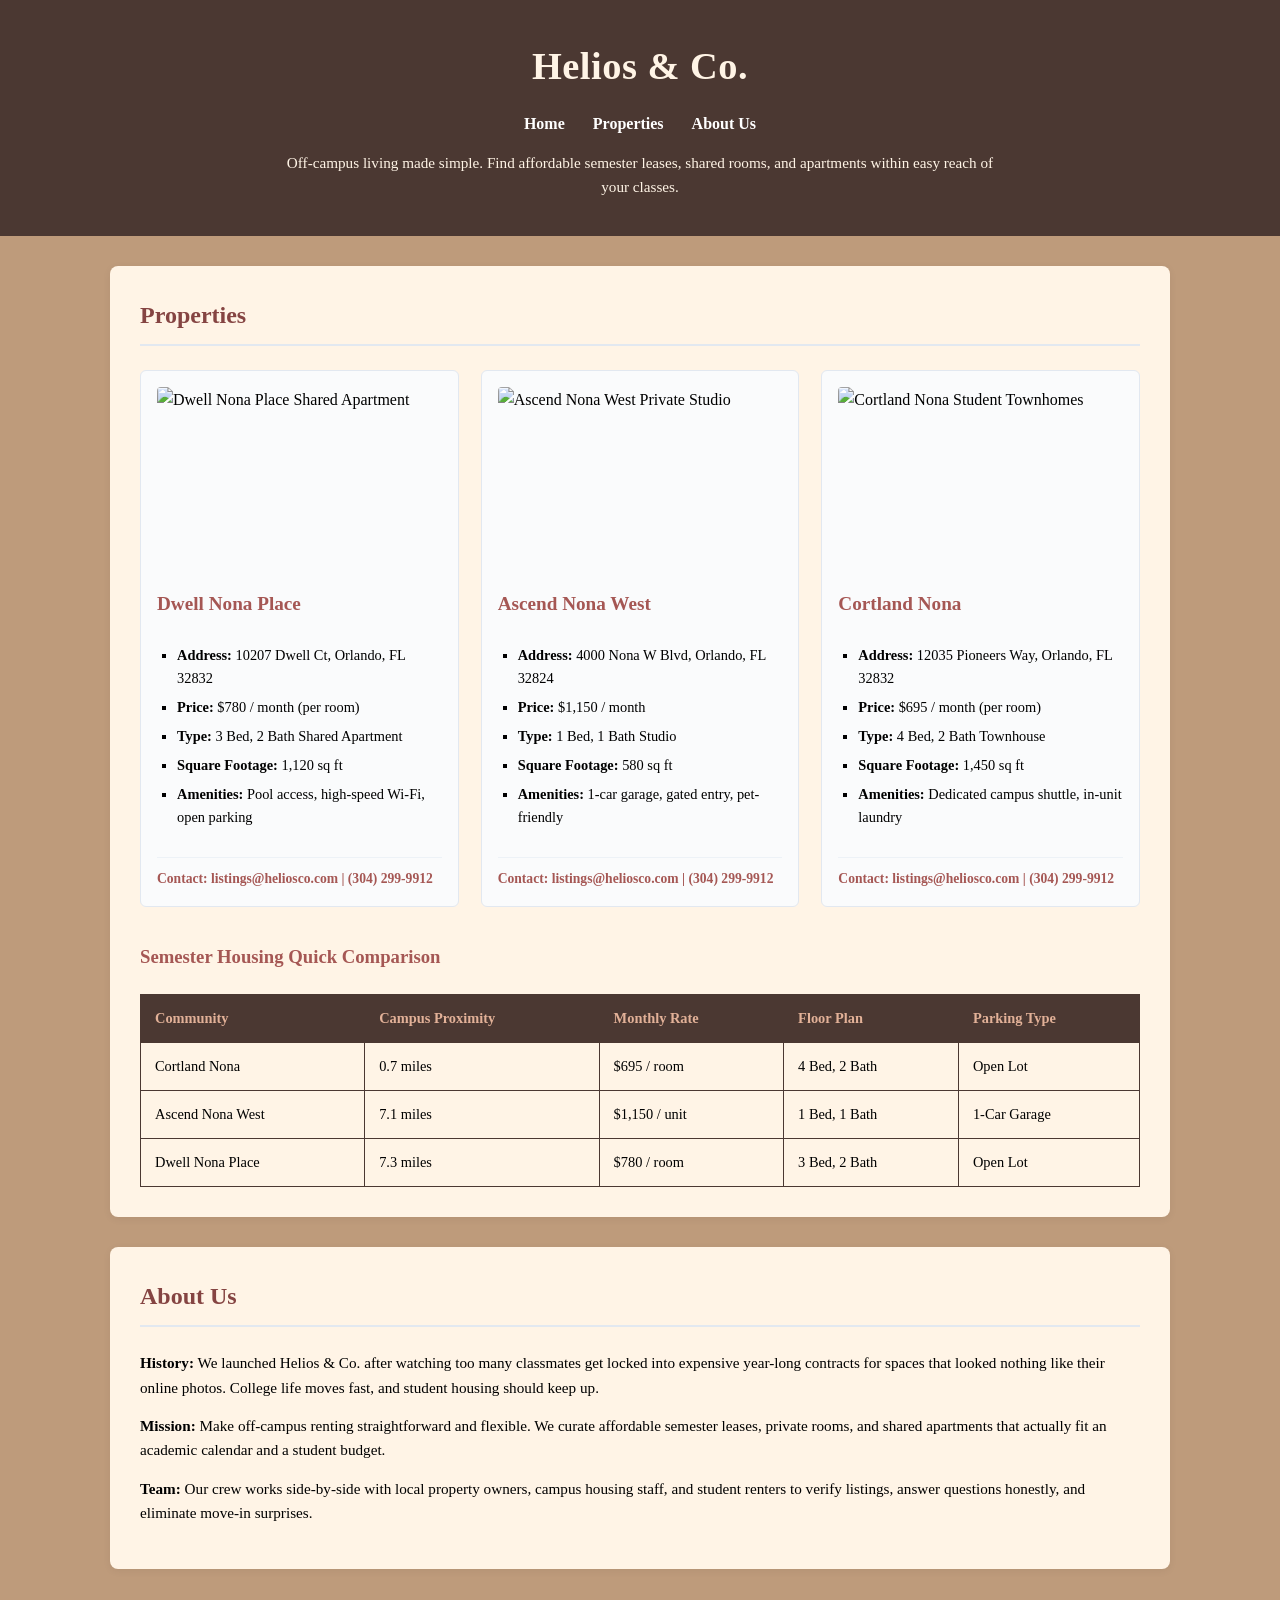
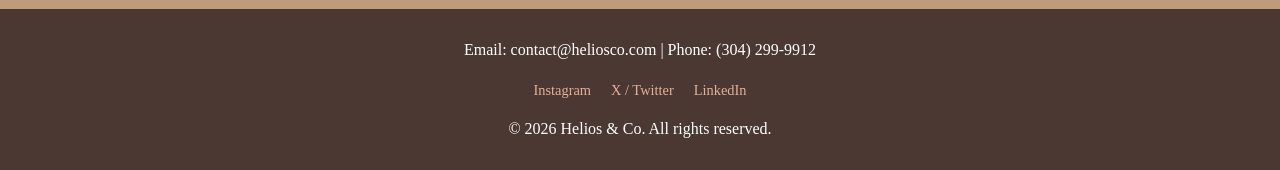
==== index.html @ eafe2559 "Add files via upload" ====
<!DOCTYPE html>
<html lang="en">
<head>
    <meta charset="UTF-8">
    <meta name="viewport" content="width=device-width, initial-scale=1.0">
    <title>Real Estate Listings.</title>
    <link rel="stylesheet" href="styles.css">
</head>
<body>

    <header id="home">
        <h1>Helios & Co.</h1>
        <nav>
            <ul>
                <li><a href="#home">Home</a></li>
                <li><a href="#properties">Properties</a></li>
                <li><a href="#about">About Us</a></li>
            </ul>
        </nav>
        <p>Off-campus living made simple. Find affordable semester leases, shared rooms, and apartments within easy reach of your classes.</p>
    </header>

    <main>

        <section id="properties">
            <h2>Properties</h2>

            <div class="property-grid">
                
                <div class="property-card">
                    <img src="images/property1.jpg" alt="Dwell Nona Place Shared Apartment">
                    <h3><a href="https://www.google.com/maps/place/Dwell+Nona+Place/@28.3820083,-81.2452889,16z/data=!3m1!4b1!4m6!3m5!1s0x88dd8a0517056aaf:0xc49bb17f33ba87d9!8m2!3d28.3820083!4d-81.242714!16s%2Fg%2F11bv1c0_41?entry=ttu&g_ep=EgoyMDI2MDkwMi4wIKXMDSoASAFQAw%3D%3D" target="_blank" rel="noopener">Dwell Nona Place</a></h3>
                    <ul>
                        <li><strong>Address:</strong> 10207 Dwell Ct, Orlando, FL 32832</li>
                        <li><strong>Price:</strong> $780 / month (per room)</li>
                        <li><strong>Type:</strong> 3 Bed, 2 Bath Shared Apartment</li>
                        <li><strong>Square Footage:</strong> 1,120 sq ft</li>
                        <li><strong>Amenities:</strong> Pool access, high-speed Wi-Fi, open parking</li>
                    </ul>
                    <p class="contact-info">
                        Contact:
                        <a href="mailto:listings@heliosco.com">listings@heliosco.com</a>
                        |
                        <a href="tel:+13042999912">(304) 299-9912</a>
                    </p>
                </div>

                <div class="property-card">
                    <img src="images/property2.jpg" alt="Ascend Nona West Private Studio">
                    <h3><a href="https://www.google.com/maps/place/Ascend+Nona+West/@28.3562491,-81.3156015,17z/data=!4m15!1m8!3m7!1s0x88dd885c1087c91d:0x4378bcbbf9801c2d!2s4000+Nona+W+Blvd,+Orlando,+FL+32824!3b1!8m2!3d28.356639!4d-81.3138097!16s%2Fg%2F11txzjmvqf!3m5!1s0x88dd89bb8e4f14a3:0x4914ca7b4c7da892!8m2!3d28.3559191!4d-81.3134101!16s%2Fg%2F11lzkzff06?entry=ttu&g_ep=EgoyMDI2MDkwMi4wIKXMDSoASAFQAw%3D%3D" target="_blank" rel="noopener">Ascend Nona West</a></h3>
                    <ul>
                        <li><strong>Address:</strong> 4000 Nona W Blvd, Orlando, FL 32824</li>
                        <li><strong>Price:</strong> $1,150 / month</li>
                        <li><strong>Type:</strong> 1 Bed, 1 Bath Studio</li>
                        <li><strong>Square Footage:</strong> 580 sq ft</li>
                        <li><strong>Amenities:</strong> 1-car garage, gated entry, pet-friendly</li>
                    </ul>
                    <p class="contact-info">
                        Contact:
                        <a href="mailto:listings@heliosco.com">listings@heliosco.com</a>
                        |
                        <a href="tel:+13042999912">(304) 299-9912</a>
                    </p>
                </div>

                <div class="property-card">
                    <img src="images/property3.jpg" alt="Cortland Nona Student Townhomes">
                    <h3><a href="https://www.google.com/maps/place/Cortland+Nona/@28.3919643,-81.2466007,17z/data=!3m1!4b1!4m6!3m5!1s0x88dd8ba16c80badd:0xd221631e998231c1!8m2!3d28.3919643!4d-81.2440258!16s%2Fg%2F11hkwklxm5?entry=ttu&g_ep=EgoyMDI2MDkwMi4wIKXMDSoASAFQAw%3D%3D" target="_blank" rel="noopener">Cortland Nona</a></h3>
                    <ul>
                        <li><strong>Address:</strong> 12035 Pioneers Way, Orlando, FL 32832</li>
                        <li><strong>Price:</strong> $695 / month (per room)</li>
                        <li><strong>Type:</strong> 4 Bed, 2 Bath Townhouse</li>
                        <li><strong>Square Footage:</strong> 1,450 sq ft</li>
                        <li><strong>Amenities:</strong> Dedicated campus shuttle, in-unit laundry</li>
                    </ul>
                    <p class="contact-info">
                        Contact:
                        <a href="mailto:listings@heliosco.com">listings@heliosco.com</a>
                        |
                        <a href="tel:+13042999912">(304) 299-9912</a>
                    </p>
                </div>

            </div>

            <h3>Semester Housing Quick Comparison</h3>
            <div class="table-container">
                <table class="comparison-table">
                    <thead>
                        <tr>
                            <th>Community</th>
                            <th>Campus Proximity</th>
                            <th>Monthly Rate</th>
                            <th>Floor Plan</th>
                            <th>Parking Type</th>
                        </tr>
                    </thead>
                    <tbody>
                        <tr>
                            <td>Cortland Nona</td>
                            <td>0.7 miles</td>
                            <td>$695 / room</td>
                            <td>4 Bed, 2 Bath</td>
                            <td>Open Lot</td>
                        </tr>
                        <tr>
                            <td>Ascend Nona West</td>
                            <td>7.1 miles</td>
                            <td>$1,150 / unit</td>
                            <td>1 Bed, 1 Bath</td>
                            <td>1-Car Garage</td>
                        </tr>
                        <tr>
                            <td>Dwell Nona Place</td>
                            <td>7.3 miles</td>
                            <td>$780 / room</td>
                            <td>3 Bed, 2 Bath</td>
                            <td>Open Lot</td>
                        </tr>
                    </tbody>
                </table>
            </div>
        </section>

        <section id="about">
            <h2>About Us</h2>
            <p><strong>History:</strong> We launched Helios & Co. after watching too many classmates get locked into expensive year-long contracts for spaces that looked nothing like their online photos. College life moves fast, and student housing should keep up.</p>
            <p><strong>Mission:</strong> Make off-campus renting straightforward and flexible. We curate affordable semester leases, private rooms, and shared apartments that actually fit an academic calendar and a student budget.</p>
            <p><strong>Team:</strong> Our crew works side-by-side with local property owners, campus housing staff, and student renters to verify listings, answer questions honestly, and eliminate move-in surprises.</p>
        </section>
    </main>

    
    <footer>
        <p>Email:
            <a href="mailto:contact@heliosco.com">contact@heliosco.com</a>
            |
            Phone:
            <a href="tel:+13042999912">(304) 299-9912</a>
        </p>
        <ul class="social-links">
            <li><a href="https://instagram.com" target="_blank" rel="noopener">Instagram</a></li>
            <li><a href="https://x.com" target="_blank" rel="noopener">X / Twitter</a></li>
            <li><a href="https://linkedin.com" target="_blank" rel="noopener">LinkedIn</a></li>
        </ul>
        <p>&copy; 2026 Helios & Co. All rights reserved.</p>
    </footer>

</body>
</html>
---- styles.css ----
* {
    box-sizing: border-box;
    margin: 0;
    padding: 0;
}

body {
    font-family: Georgia, serif;
    line-height: 1.6;
    background-color: #be9b7b;
    color: #000000;
}


header {
    background-color: #4b3832;
    color: #fff4e6;
    text-align: center;
    padding: 36px 20px;
}

header h1 {
    font-size: 2.4rem;
    letter-spacing: 0.5px;
    margin-bottom: 8px;
}

header p {
    max-width: 720px;
    margin: 14px auto 0;
    font-size: 0.95rem;
    color: #fff4e6;
}

nav ul {
    list-style: none;
    display: flex;
    justify-content: center;
    gap: 28px;
    margin-top: 14px;
}

nav a {
    color: #ffffff;
    text-decoration: none;
    font-weight: 600;
    transition: color 0.2s;
}

nav a:hover {
    color: #b82a25;
    text-decoration: underline;
}


main {
    max-width: 1100px;
    margin: 30px auto;
    padding: 0 20px;
}

section {
    background: #fff4e6;
    padding: 30px;
    margin-bottom: 30px;
    border-radius: 8px;
    box-shadow: 0 2px 8px rgba(0, 0, 0, 0.06);
}

h2 {
    color: #854442;
    border-bottom: 2px solid #e2e8f0;
    padding-bottom: 10px;
    margin-bottom: 24px;
}

h3 {
    color: #a55754;
    margin: 20px 0 12px;
}


.property-grid {
    display: grid;
    grid-template-columns: repeat(3, 1fr);
    gap: 22px;
    margin-bottom: 35px;
}

.property-card {
    background: #fafbfc;
    border: 1px solid #e2e8f0;
    border-radius: 6px;
    padding: 16px;
    display: flex;
    flex-direction: column;
    justify-content: space-between;
}

.property-card img {
    width: 100%;
    height: 190px;
    object-fit: cover;
    border-radius: 4px;
}

.property-card h3 {
    margin-top: 12px;
    font-size: 1.2rem;
}

.property-card h3 a {
    color: inherit;
    text-decoration: none;
}

.property-card h3 a:hover {
    text-decoration: underline;
}

.property-card ul {
    list-style-type: square;
    padding-left: 20px;
    margin: 12px 0;
    flex-grow: 1;
}

.property-card li {
    font-size: 0.9rem;
    margin-bottom: 6px;
}

.contact-info {
    font-size: 0.85rem;
    color: #a55754;
    font-weight: 600;
    border-top: 1px solid #edf2f7;
    padding-top: 10px;
    margin-top: 10px;
}

.contact-info a,
footer > p a {
    color: inherit;
    text-decoration: none;
}

.contact-info a:hover,
footer > p a:hover {
    text-decoration: underline;
}


.table-container {
    overflow-x: auto;
}

.comparison-table {
    width: 100%;
    border-collapse: collapse;
    margin-top: 10px;
}

.comparison-table th,
.comparison-table td {
    border: 1px solid #4b3832;
    padding: 12px 14px;
    text-align: left;
    font-size: 0.9rem;
}

.comparison-table th {
    background-color: #4b3832;
    color: #e2b198;
    font-weight: 600;
}

.comparison-table tr:nth-child(even) {
    background-color: #fff4e6;
}


#about p {
    margin-bottom: 14px;
    font-size: 0.95rem;
    color: #000000;
}


footer {
    background-color: #4b3832;
    color: #ffffff;
    text-align: center;
    padding: 28px 15px;
    margin-top: 40px;
}

.social-links {
    list-style: none;
    display: flex;
    justify-content: center;
    gap: 20px;
    margin: 14px 0;
}

.social-links a {
    color: #e2b198;
    text-decoration: none;
    font-size: 0.9rem;
}

.social-links a:hover {
    text-decoration: underline;
}


@media (max-width: 900px) {
    .property-grid {
        grid-template-columns: 1fr;
    }
}
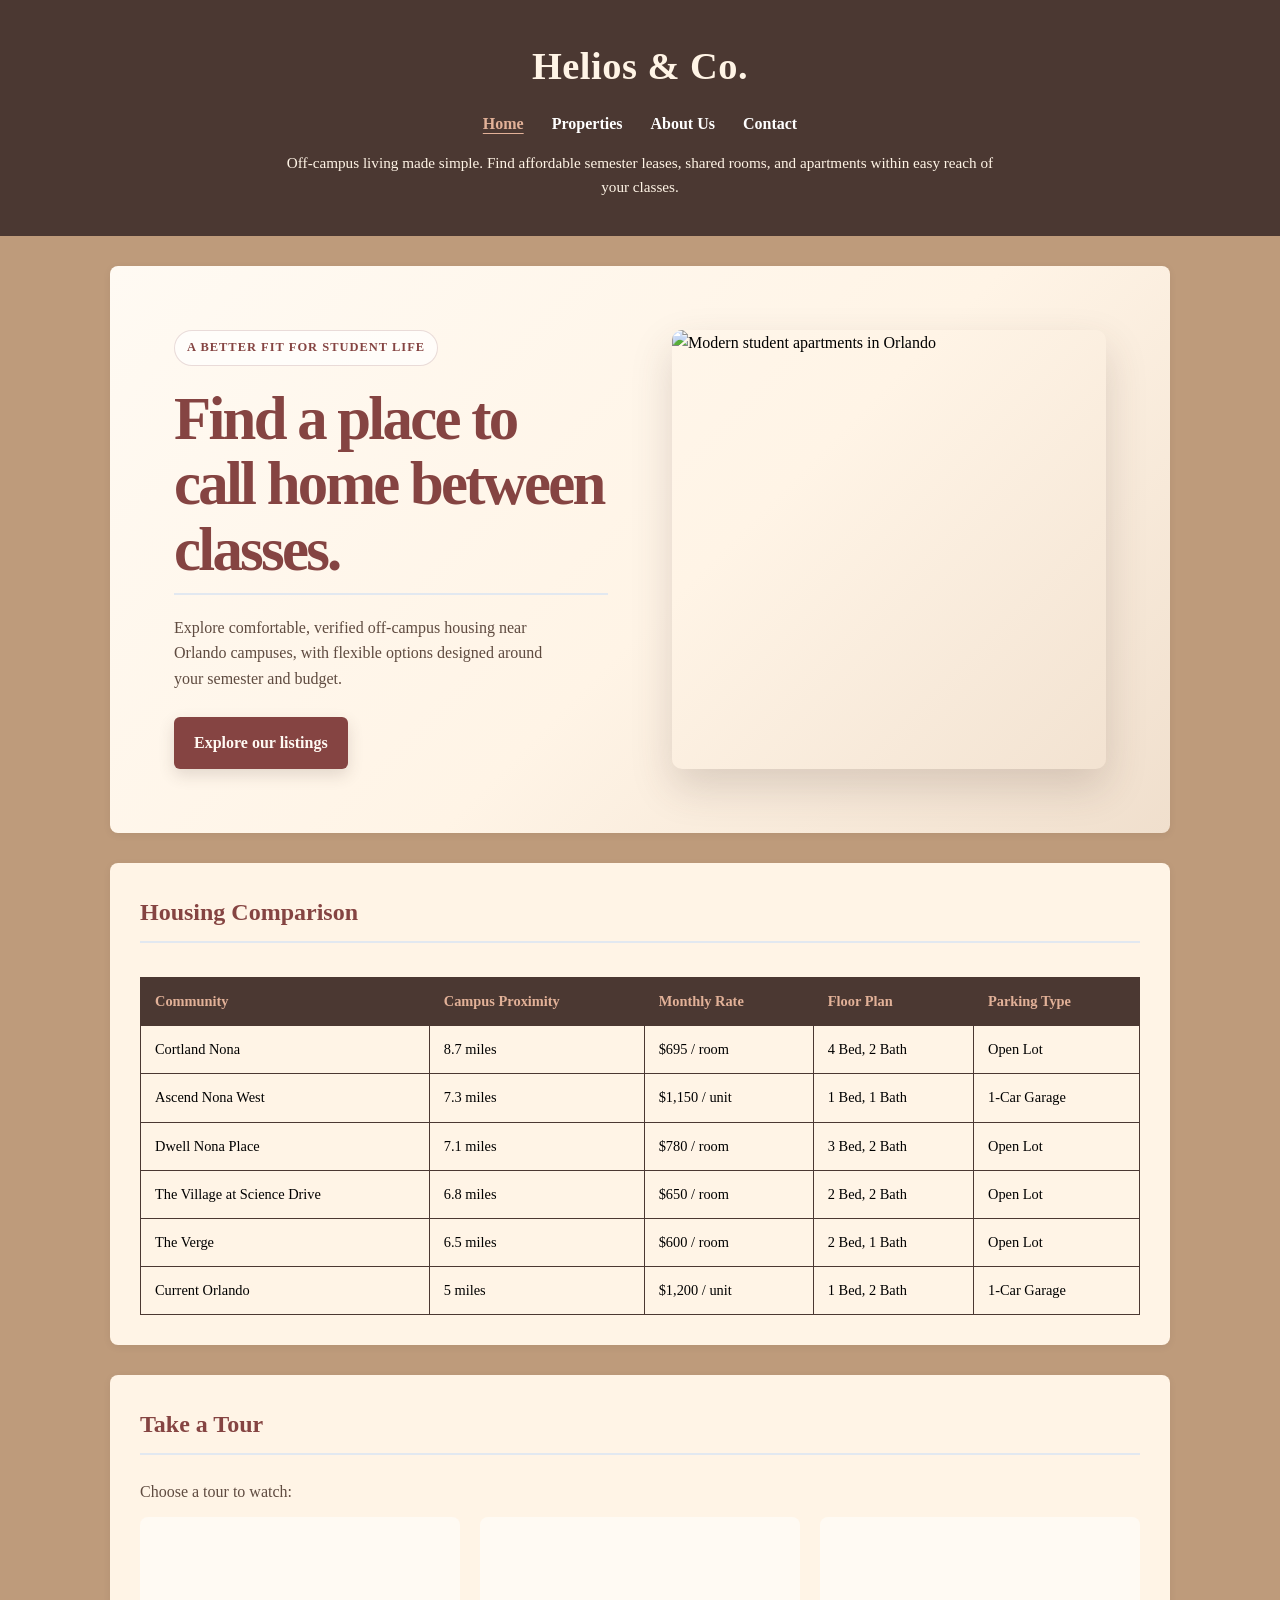
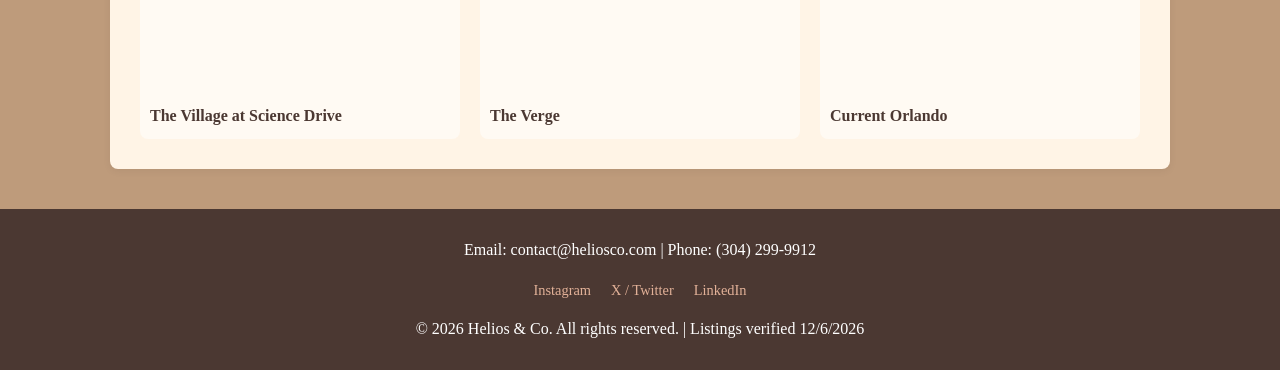
==== commit 3a271aef: "Add files via upload" ====
--- a/index.html
+++ b/index.html
@@ -3,87 +3,38 @@
 <head>
     <meta charset="UTF-8">
     <meta name="viewport" content="width=device-width, initial-scale=1.0">
-    <title>Real Estate Listings.</title>
+    <title>Helios & Co.</title>
     <link rel="stylesheet" href="styles.css">
+    <script src="script.js" defer></script>
 </head>
 <body>
 
-    <header id="home">
-        <h1>Helios & Co.</h1>
+    <header>
+        <h1 class="site-title">Helios & Co.</h1>
         <nav>
             <ul>
-                <li><a href="#home">Home</a></li>
-                <li><a href="#properties">Properties</a></li>
-                <li><a href="#about">About Us</a></li>
+                <li><a href="index.html" aria-current="page">Home</a></li>
+                <li><a href="properties.html">Properties</a></li>
+                <li><a href="about.html">About Us</a></li>
+                <li><a href="contact.html">Contact</a></li>
             </ul>
         </nav>
         <p>Off-campus living made simple. Find affordable semester leases, shared rooms, and apartments within easy reach of your classes.</p>
     </header>
 
     <main>
+        <section class="hero">
+            <div>
+                <span class="eyebrow">A better fit for student life</span>
+                <h2>Find a place to call home between classes.</h2>
+                <p>Explore comfortable, verified off-campus housing near Orlando campuses, with flexible options designed around your semester and budget.</p>
+                <p><a class="button" href="properties.html">Explore our listings</a></p>
+            </div>
+            <img src="https://images.unsplash.com/photo-1786544976629-f8e9ca34246b?q=80&w=1931&auto=format&fit=crop&ixlib=rb-4.1.0&ixid=NHwxMjA3fDA%3D" alt="Modern student apartments in Orlando" width="1200" height="800" fetchpriority="high">
+        </section>
 
-        <section id="properties">
-            <h2>Properties</h2>
-
-            <div class="property-grid">
-                
-                <div class="property-card">
-                    <img src="images/property1.jpg" alt="Dwell Nona Place Shared Apartment">
-                    <h3><a href="https://www.google.com/maps/place/Dwell+Nona+Place/@28.3820083,-81.2452889,16z/data=!3m1!4b1!4m6!3m5!1s0x88dd8a0517056aaf:0xc49bb17f33ba87d9!8m2!3d28.3820083!4d-81.242714!16s%2Fg%2F11bv1c0_41?entry=ttu&g_ep=EgoyMDI2MDkwMi4wIKXMDSoASAFQAw%3D%3D" target="_blank" rel="noopener">Dwell Nona Place</a></h3>
-                    <ul>
-                        <li><strong>Address:</strong> 10207 Dwell Ct, Orlando, FL 32832</li>
-                        <li><strong>Price:</strong> $780 / month (per room)</li>
-                        <li><strong>Type:</strong> 3 Bed, 2 Bath Shared Apartment</li>
-                        <li><strong>Square Footage:</strong> 1,120 sq ft</li>
-                        <li><strong>Amenities:</strong> Pool access, high-speed Wi-Fi, open parking</li>
-                    </ul>
-                    <p class="contact-info">
-                        Contact:
-                        <a href="mailto:listings@heliosco.com">listings@heliosco.com</a>
-                        |
-                        <a href="tel:+13042999912">(304) 299-9912</a>
-                    </p>
-                </div>
-
-                <div class="property-card">
-                    <img src="images/property2.jpg" alt="Ascend Nona West Private Studio">
-                    <h3><a href="https://www.google.com/maps/place/Ascend+Nona+West/@28.3562491,-81.3156015,17z/data=!4m15!1m8!3m7!1s0x88dd885c1087c91d:0x4378bcbbf9801c2d!2s4000+Nona+W+Blvd,+Orlando,+FL+32824!3b1!8m2!3d28.356639!4d-81.3138097!16s%2Fg%2F11txzjmvqf!3m5!1s0x88dd89bb8e4f14a3:0x4914ca7b4c7da892!8m2!3d28.3559191!4d-81.3134101!16s%2Fg%2F11lzkzff06?entry=ttu&g_ep=EgoyMDI2MDkwMi4wIKXMDSoASAFQAw%3D%3D" target="_blank" rel="noopener">Ascend Nona West</a></h3>
-                    <ul>
-                        <li><strong>Address:</strong> 4000 Nona W Blvd, Orlando, FL 32824</li>
-                        <li><strong>Price:</strong> $1,150 / month</li>
-                        <li><strong>Type:</strong> 1 Bed, 1 Bath Studio</li>
-                        <li><strong>Square Footage:</strong> 580 sq ft</li>
-                        <li><strong>Amenities:</strong> 1-car garage, gated entry, pet-friendly</li>
-                    </ul>
-                    <p class="contact-info">
-                        Contact:
-                        <a href="mailto:listings@heliosco.com">listings@heliosco.com</a>
-                        |
-                        <a href="tel:+13042999912">(304) 299-9912</a>
-                    </p>
-                </div>
-
-                <div class="property-card">
-                    <img src="images/property3.jpg" alt="Cortland Nona Student Townhomes">
-                    <h3><a href="https://www.google.com/maps/place/Cortland+Nona/@28.3919643,-81.2466007,17z/data=!3m1!4b1!4m6!3m5!1s0x88dd8ba16c80badd:0xd221631e998231c1!8m2!3d28.3919643!4d-81.2440258!16s%2Fg%2F11hkwklxm5?entry=ttu&g_ep=EgoyMDI2MDkwMi4wIKXMDSoASAFQAw%3D%3D" target="_blank" rel="noopener">Cortland Nona</a></h3>
-                    <ul>
-                        <li><strong>Address:</strong> 12035 Pioneers Way, Orlando, FL 32832</li>
-                        <li><strong>Price:</strong> $695 / month (per room)</li>
-                        <li><strong>Type:</strong> 4 Bed, 2 Bath Townhouse</li>
-                        <li><strong>Square Footage:</strong> 1,450 sq ft</li>
-                        <li><strong>Amenities:</strong> Dedicated campus shuttle, in-unit laundry</li>
-                    </ul>
-                    <p class="contact-info">
-                        Contact:
-                        <a href="mailto:listings@heliosco.com">listings@heliosco.com</a>
-                        |
-                        <a href="tel:+13042999912">(304) 299-9912</a>
-                    </p>
-                </div>
-
-            </div>
-
-            <h3>Semester Housing Quick Comparison</h3>
+        <section>
+            <h2>Housing Comparison</h2>
             <div class="table-container">
                 <table class="comparison-table">
                     <thead>
@@ -98,35 +49,68 @@
                     <tbody>
                         <tr>
                             <td>Cortland Nona</td>
-                            <td>0.7 miles</td>
+                            <td>8.7 miles</td>
                             <td>$695 / room</td>
                             <td>4 Bed, 2 Bath</td>
                             <td>Open Lot</td>
                         </tr>
                         <tr>
                             <td>Ascend Nona West</td>
-                            <td>7.1 miles</td>
+                            <td>7.3 miles</td>
                             <td>$1,150 / unit</td>
                             <td>1 Bed, 1 Bath</td>
                             <td>1-Car Garage</td>
                         </tr>
                         <tr>
                             <td>Dwell Nona Place</td>
-                            <td>7.3 miles</td>
+                            <td>7.1 miles</td>
                             <td>$780 / room</td>
                             <td>3 Bed, 2 Bath</td>
                             <td>Open Lot</td>
+                        </tr>
+                        <tr>
+                            <td>The Village at Science Drive</td>
+                            <td>6.8 miles</td>
+                            <td>$650 / room</td>
+                            <td>2 Bed, 2 Bath</td>
+                            <td>Open Lot</td>
+                        </tr>
+                        <tr>
+                            <td>The Verge</td>
+                            <td>6.5 miles</td>
+                            <td>$600 / room</td>
+                            <td>2 Bed, 1 Bath</td>
+                            <td>Open Lot</td>
+                        </tr>
+                        <tr>
+                            <td>Current Orlando</td>
+                            <td>5 miles</td>
+                            <td>$1,200 / unit</td>
+                            <td>1 Bed, 2 Bath</td>
+                            <td>1-Car Garage</td>
                         </tr>
                     </tbody>
                 </table>
             </div>
         </section>
 
-        <section id="about">
-            <h2>About Us</h2>
-            <p><strong>History:</strong> We launched Helios & Co. after watching too many classmates get locked into expensive year-long contracts for spaces that looked nothing like their online photos. College life moves fast, and student housing should keep up.</p>
-            <p><strong>Mission:</strong> Make off-campus renting straightforward and flexible. We curate affordable semester leases, private rooms, and shared apartments that actually fit an academic calendar and a student budget.</p>
-            <p><strong>Team:</strong> Our crew works side-by-side with local property owners, campus housing staff, and student renters to verify listings, answer questions honestly, and eliminate move-in surprises.</p>
+        <section>
+            <h2>Take a Tour</h2>
+            <p class="video-instructions">Choose a tour to watch:</p>
+            <div class="video-choices" role="group" aria-label="Watch a property tour">
+                <div class="video-choice">
+                    <iframe src="https://www.youtube.com/embed/Ig7_eaAk7Mg" title="The Village at Science Drive Tour" loading="lazy" allow="accelerometer; autoplay; clipboard-write; encrypted-media; gyroscope; picture-in-picture" referrerpolicy="strict-origin-when-cross-origin" allowfullscreen></iframe>
+                    <span>The Village at Science Drive</span>
+                </div>
+                <div class="video-choice">
+                    <iframe src="https://www.youtube.com/embed/t4c7y7tj-lE" title="The Verge Tour" loading="lazy" allow="accelerometer; autoplay; clipboard-write; encrypted-media; gyroscope; picture-in-picture" referrerpolicy="strict-origin-when-cross-origin" allowfullscreen></iframe>
+                    <span>The Verge</span>
+                </div>
+                <div class="video-choice">
+                    <iframe src="https://www.youtube.com/embed/7aCkSg5b3sk" title="Current Orlando Tour" loading="lazy" allow="accelerometer; autoplay; clipboard-write; encrypted-media; gyroscope; picture-in-picture" referrerpolicy="strict-origin-when-cross-origin" allowfullscreen></iframe>
+                    <span>Current Orlando</span>
+                </div>
+            </div>
         </section>
     </main>
 
--- a/styles.css
+++ b/styles.css
@@ -2,6 +2,29 @@
     box-sizing: border-box;
     margin: 0;
     padding: 0;
+}
+
+html {
+    scrollbar-color: #4b3832 #f0dfcd;
+    scrollbar-width: thin;
+}
+
+::-webkit-scrollbar {
+    width: 12px;
+}
+
+::-webkit-scrollbar-track {
+    background: #f0dfcd;
+}
+
+::-webkit-scrollbar-thumb {
+    border: 3px solid #f0dfcd;
+    border-radius: 999px;
+    background: #4b3832;
+}
+
+::-webkit-scrollbar-thumb:hover {
+    background: #854442;
 }
 
 body {
@@ -19,7 +42,8 @@
     padding: 36px 20px;
 }
 
-header h1 {
+.site-title,
+header > h1 {
     font-size: 2.4rem;
     letter-spacing: 0.5px;
     margin-bottom: 8px;
@@ -35,6 +59,7 @@
 nav ul {
     list-style: none;
     display: flex;
+    flex-wrap: wrap;
     justify-content: center;
     gap: 28px;
     margin-top: 14px;
@@ -42,14 +67,17 @@
 
 nav a {
     color: #ffffff;
+    white-space: nowrap;
     text-decoration: none;
     font-weight: 600;
     transition: color 0.2s;
 }
 
-nav a:hover {
-    color: #b82a25;
+nav a:hover,
+nav a[aria-current="page"] {
+    color: #e2b198;
     text-decoration: underline;
+    text-underline-offset: 4px;
 }
 
 
@@ -67,6 +95,82 @@
     box-shadow: 0 2px 8px rgba(0, 0, 0, 0.06);
 }
 
+.hero {
+    display: grid;
+    grid-template-columns: minmax(0, 1fr) minmax(0, 1fr);
+    align-items: center;
+    gap: clamp(28px, 5vw, 64px);
+    min-height: clamp(420px, 42vw, 560px);
+    padding: clamp(28px, 5vw, 64px);
+    overflow: hidden;
+    background: linear-gradient(135deg, #fffaf3 0%, #fff4e6 55%, #f0dfcd 100%);
+}
+
+.hero > div {
+    min-width: 0;
+    align-self: center;
+}
+
+.eyebrow {
+    display: inline-block;
+    padding: 7px 12px;
+    border: 1px solid rgba(133, 68, 66, 0.18);
+    border-radius: 999px;
+    background-color: rgba(255, 255, 255, 0.65);
+    color: #854442;
+    font-size: 0.78rem;
+    font-weight: 700;
+    letter-spacing: 0.08em;
+    text-transform: uppercase;
+}
+
+.hero h2 {
+    color: #854442;
+    font-size: clamp(2.25rem, 5vw, 3.8rem);
+    line-height: 1.08;
+    letter-spacing: -0.045em;
+    margin: 20px 0;
+}
+
+.hero p {
+    max-width: 48ch;
+    color: #5f4b40;
+}
+
+.hero p + p {
+    margin-top: 26px;
+}
+
+.hero .button {
+    display: inline-block;
+    padding: 13px 20px;
+    border-radius: 6px;
+    background-color: #854442;
+    color: #fffaf3;
+    font-weight: 700;
+    text-decoration: none;
+    box-shadow: 0 6px 16px rgba(75, 56, 50, 0.16);
+    transition: background-color 0.2s, transform 0.2s, box-shadow 0.2s;
+}
+
+.hero .button:hover,
+.hero .button:focus-visible {
+    background-color: #4b3832;
+    box-shadow: 0 9px 20px rgba(75, 56, 50, 0.22);
+    transform: translateY(-2px);
+}
+
+.hero img {
+    display: block;
+    width: 100%;
+    height: 100%;
+    min-width: 0;
+    min-height: 340px;
+    border-radius: 10px;
+    object-fit: cover;
+    box-shadow: 0 18px 42px rgba(75, 56, 50, 0.18);
+}
+
 h2 {
     color: #854442;
     border-bottom: 2px solid #e2e8f0;
@@ -79,6 +183,114 @@
     margin: 20px 0 12px;
 }
 
+#contact {
+    display: grid;
+    grid-template-columns: minmax(0, 1fr) minmax(0, 1fr);
+    align-items: center;
+    gap: 24px clamp(24px, 4vw, 48px);
+}
+
+#contact h2 {
+    grid-column: 1 / -1;
+    margin-bottom: 0;
+}
+
+#inquiryForm {
+    display: grid;
+    grid-column: 1;
+    gap: 16px;
+    min-width: 0;
+    width: 100%;
+    max-width: none;
+}
+
+.contact-image {
+    display: block;
+    grid-column: 2;
+    grid-row: 2;
+    width: 100%;
+    height: 100%;
+    min-height: 420px;
+    border-radius: 8px;
+    object-fit: cover;
+    box-shadow: 0 12px 28px rgba(75, 56, 50, 0.16);
+}
+
+.form-group {
+    display: grid;
+    gap: 6px;
+}
+
+.form-group label {
+    color: #4b3832;
+    font-weight: 700;
+}
+
+.form-group input,
+.form-group select,
+.form-group textarea {
+    width: 100%;
+    padding: 11px 12px;
+    border: 1px solid #c8b8a7;
+    border-radius: 6px;
+    background: #fffaf3;
+    color: #4b3832;
+    font: inherit;
+}
+
+.form-group textarea {
+    resize: vertical;
+}
+
+.form-group input:focus,
+.form-group select:focus,
+.form-group textarea:focus {
+    border-color: #854442;
+    outline: 3px solid rgba(133, 68, 66, 0.18);
+}
+
+#submitBtn {
+    justify-self: start;
+    padding: 12px 18px;
+    border: 0;
+    border-radius: 6px;
+    background: #854442;
+    color: #fffaf3;
+    font: inherit;
+    font-weight: 700;
+    cursor: pointer;
+    transition: background-color 0.2s, transform 0.2s;
+}
+
+#submitBtn:hover,
+#submitBtn:focus-visible {
+    background: #4b3832;
+    transform: translateY(-2px);
+}
+
+#formFeedback {
+    font-weight: 700;
+}
+
+.form-feedback--error {
+    padding: 12px;
+    border-radius: 6px;
+    background: #f8e5df;
+    color: #854442;
+}
+
+.form-feedback--success {
+    padding: 12px;
+    border-radius: 6px;
+    background: #f0dfcd;
+    color: #4b3832;
+}
+
+.form-feedback a {
+    color: #854442;
+    font-weight: 700;
+}
+
 
 .property-grid {
     display: grid;
@@ -128,6 +340,94 @@
 .property-card li {
     font-size: 0.9rem;
     margin-bottom: 6px;
+}
+
+.property-feature {
+    display: grid;
+    grid-template-columns: minmax(0, 1.1fr) minmax(0, 0.9fr);
+    align-items: center;
+    gap: clamp(20px, 4vw, 40px);
+    margin: 28px 0;
+    padding: 18px;
+    border: 1px solid #e2b198;
+    border-radius: 8px;
+    background: linear-gradient(135deg, #fffaf3 0%, #f0dfcd 100%);
+}
+
+.property-feature img {
+    display: block;
+    width: 100%;
+    aspect-ratio: 16 / 9;
+    border-radius: 6px;
+    object-fit: cover;
+    box-shadow: 0 12px 28px rgba(75, 56, 50, 0.16);
+}
+
+.property-feature figcaption p {
+    margin-top: 14px;
+    color: #5f4b40;
+    font-size: clamp(1.1rem, 2vw, 1.4rem);
+    font-weight: 700;
+}
+
+.filter-box {
+    display: grid;
+    grid-template-columns: minmax(0, 1fr) auto;
+    align-items: center;
+    gap: 10px 14px;
+    margin: 28px 0;
+    padding: 18px;
+    border: 1px solid #e2b198;
+    border-radius: 8px;
+    background: #fffaf3;
+}
+
+.filter-box label {
+    grid-column: 1 / -1;
+    color: #4b3832;
+}
+
+.filter-box input {
+    min-width: 0;
+    padding: 10px 12px;
+    border: 1px solid #c8b8a7;
+    border-radius: 6px;
+    background: #ffffff;
+    color: #4b3832;
+    font: inherit;
+}
+
+.filter-box input:focus {
+    border-color: #854442;
+    outline: 3px solid rgba(133, 68, 66, 0.18);
+}
+
+#filterBtn {
+    padding: 10px 16px;
+    border: 0;
+    border-radius: 6px;
+    background: #854442;
+    color: #fffaf3;
+    font: inherit;
+    font-weight: 700;
+    cursor: pointer;
+    transition: background-color 0.2s, transform 0.2s;
+}
+
+#filterBtn:hover,
+#filterBtn:focus-visible {
+    background: #4b3832;
+    transform: translateY(-2px);
+}
+
+.filter-feedback {
+    grid-column: 1 / -1;
+    min-height: 1.6em;
+    color: #4b3832;
+}
+
+.filter-feedback--error {
+    color: #854442;
 }
 
 .contact-info {
@@ -152,11 +452,60 @@
 
 
 .table-container {
+    width: 100%;
+    max-width: 100%;
     overflow-x: auto;
 }
 
+.video-instructions {
+    margin-bottom: 12px;
+    color: #5f4b40;
+}
+
+.video-choices {
+    display: grid;
+    grid-template-columns: repeat(auto-fit, minmax(min(100%, 200px), 1fr));
+    gap: 20px;
+}
+
+.video-choice {
+    display: block;
+    width: 100%;
+    padding: 8px;
+    border: 2px solid transparent;
+    border-radius: 8px;
+    background: #fffaf3;
+    color: #4b3832;
+    font: inherit;
+    text-align: left;
+    transition: border-color 0.2s, transform 0.2s, box-shadow 0.2s;
+}
+
+.video-choice:hover {
+    border-color: #854442;
+    outline: 3px solid #a55754;
+    outline-offset: 3px;
+    transform: translateY(-2px);
+    box-shadow: 0 8px 18px rgba(75, 56, 50, 0.14);
+}
+
+.video-choice iframe {
+    display: block;
+    width: 100%;
+    aspect-ratio: 16 / 9;
+    margin-bottom: 8px;
+    border: 0;
+    border-radius: 4px;
+}
+
+.video-choice span {
+    display: block;
+    font-weight: 700;
+}
+
 .comparison-table {
     width: 100%;
+    min-width: 650px;
     border-collapse: collapse;
     margin-top: 10px;
 }
@@ -179,11 +528,29 @@
     background-color: #fff4e6;
 }
 
+.comparison-table tr.budget-match {
+    background-color: #e2b198;
+    font-weight: 700;
+}
+
+.comparison-table tr.over-budget {
+    opacity: 0.55;
+}
 
 #about p {
     margin-bottom: 14px;
     font-size: 0.95rem;
     color: #000000;
+}
+
+.about-image {
+    display: block;
+    width: 100%;
+    max-height: 480px;
+    margin-top: 24px;
+    border-radius: 8px;
+    object-fit: cover;
+    box-shadow: 0 12px 28px rgba(75, 56, 50, 0.16);
 }
 
 
@@ -218,4 +585,54 @@
     .property-grid {
         grid-template-columns: 1fr;
     }
+}
+
+@media (max-width: 800px) {
+    header {
+        padding: 30px 16px;
+    }
+
+    nav ul {
+        gap: 12px 18px;
+    }
+
+    .hero {
+        grid-template-columns: minmax(0, 1fr);
+        gap: 28px;
+        min-height: 0;
+    }
+
+    .hero img {
+        height: clamp(240px, 65vw, 360px);
+        min-height: 0;
+    }
+
+    .property-feature {
+        grid-template-columns: minmax(0, 1fr);
+    }
+
+    #contact {
+        grid-template-columns: minmax(0, 1fr);
+    }
+
+    #contact h2,
+    #inquiryForm,
+    .contact-image {
+        grid-column: 1;
+    }
+
+    #contact h2 {
+        grid-row: 1;
+    }
+
+    #inquiryForm {
+        grid-row: 2;
+    }
+
+    .contact-image {
+        grid-row: 3;
+        height: clamp(240px, 65vw, 380px);
+        min-height: 0;
+    }
+
 }
